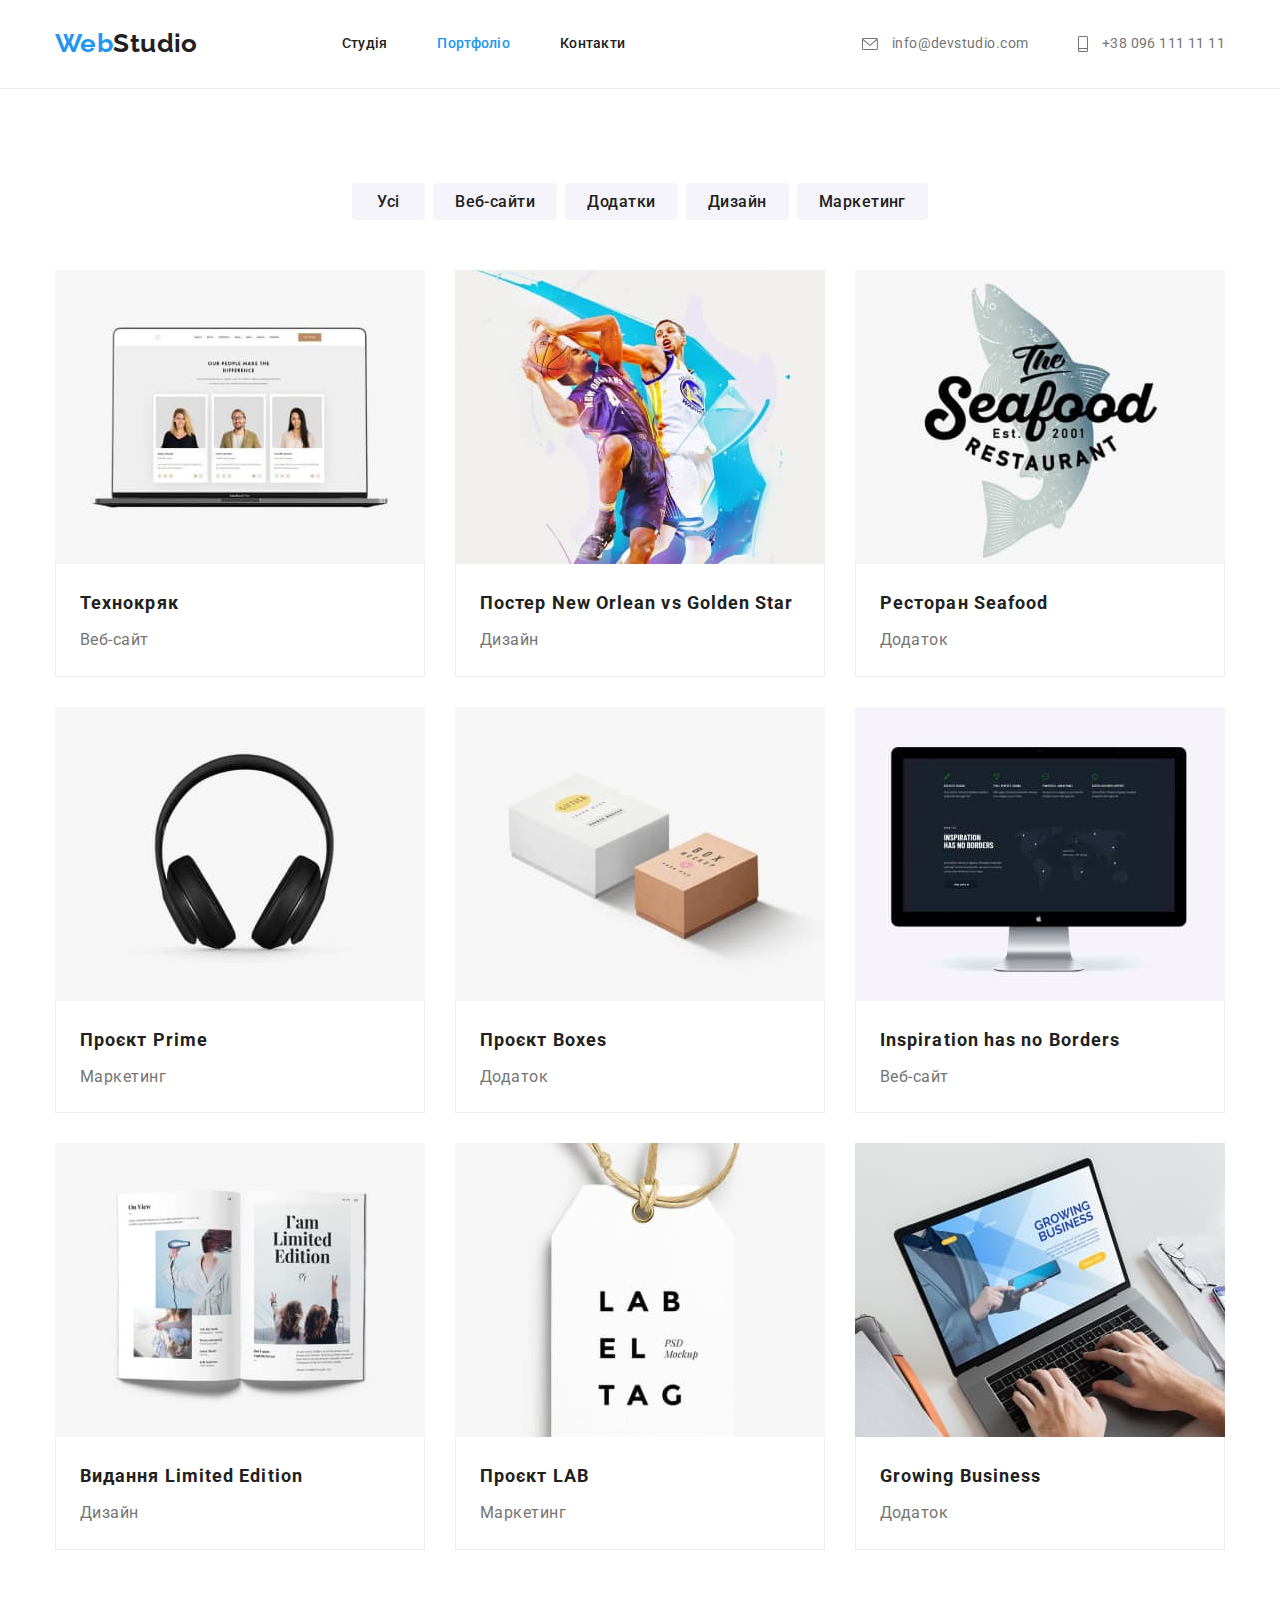
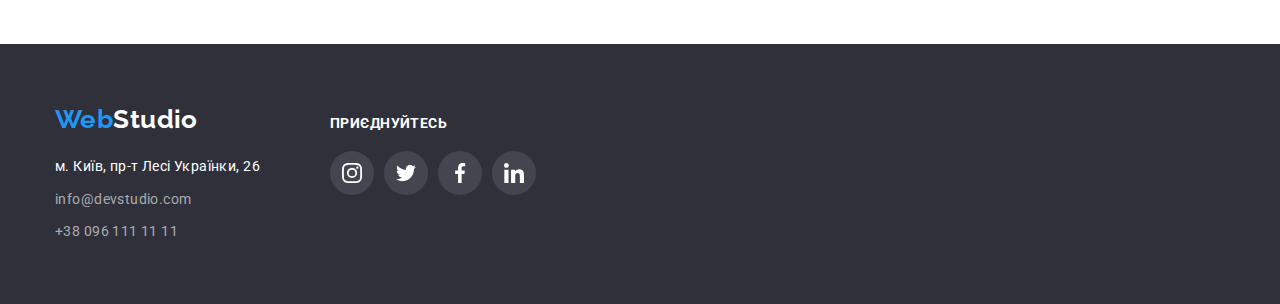
==== portfolio.html @ 9dda2084 "start_hw_05" ====
<!DOCTYPE html>
<html lang="uk">
  <head>
    <meta charset="UTF-8" />
    <meta http-equiv="X-UA-Compatible" content="IE=edge" />
    <meta name="viewport" content="width=device-width, initial-scale=1.0" />
    <title>Портфоліо</title>
    <link rel="preconnect" href="https://fonts.googleapis.com" />
    <link rel="preconnect" href="https://fonts.gstatic.com" crossorigin />
    <link
      href="https://fonts.googleapis.com/css2?family=Raleway:wght@700&family=Roboto:wght@400;500;700;900&display=swap"
      rel="stylesheet"
    />
    <link
      rel="stylesheet"
      href="https://cdnjs.cloudflare.com/ajax/libs/modern-normalize/1.1.0/modern-normalize.min.css"
    />
    <link rel="stylesheet" href="./css/styles.css" />
  </head>
  <body>
    <header>
      <div class="container header">
        <nav class="site-nav">
          <ul class="list">
            <li>
              <a href="./index.html" class="logo"
                ><span class="logo-element">Web</span>Studio</a
              >
            </li>
            <li>
              <a href="./index.html" class="link">Студія</a>
            </li>
            <li>
              <a href="./portfolio.html" class="primary link">Портфоліо</a>
            </li>
            <li>
              <a href="" class="link">Контакти</a>
            </li>
          </ul>
        </nav>
        <ul class="list">
          <li>
            <a href="mailto:info@devstudio.com" class="contact">
              <svg class="contact-icon" width="16" height="12">
                <use href="./images/icons.svg#icon-envelope"></use>
              </svg>
              info@devstudio.com</a
            >
          </li>
          <li>
            <a href="tel:+380961111111" class="contact">
              <svg class="contact-icon" width="10" height="16">
                <use href="./images/icons.svg#icon-smartphone"></use>
              </svg>
              +38 096 111 11 11</a
            >
          </li>
        </ul>
      </div>
    </header>
    <main>
      <section class="examples section">
        <div class="container">
          <h1 class="visually-hidden">Приклади робіт</h1>
          <ul class="list">
            <li class="project-btn">
              <button type="button" class="button">Усі</button>
            </li>
            <li class="project-btn">
              <button type="button" class="button">Веб-сайти</button>
            </li>
            <li class="project-btn">
              <button type="button" class="button">Додатки</button>
            </li>
            <li class="project-btn">
              <button type="button" class="button">Дизайн</button>
            </li>
            <li class="project-btn">
              <button type="button" class="button">Маркетинг</button>
            </li>
          </ul>
        </div>

        <div class="container">
          <ul class="list-examples">
            <li class="project-item">
              <a href="" class="link">
                <img
                  src="./images/project-1.jpg"
                  alt="Проект 1"
                  width="370"
                  height="294"
                />
                <div class="title-text">
                  <h2 class="examples-titles">Технокряк</h2>
                  <p class="text">Веб-сайт</p>
                </div>
              </a>
            </li>
            <li class="project-item">
              <a href="" class="link">
                <img
                  src="./images/project-2.jpg"
                  alt="Проект 2"
                  width="370"
                  height="294"
                />
                <div class="title-text">
                  <h2 class="examples-titles">
                    Постер <span lang="en">New Orlean vs Golden Star</span>
                  </h2>
                  <p class="text">Дизайн</p>
                </div>
              </a>
            </li>
            <li class="project-item">
              <a href="" class="link">
                <img
                  src="./images/project-3.jpg"
                  alt="Проект 3"
                  width="370"
                  height="294"
                />
                <div class="title-text">
                  <h2 class="examples-titles">
                    Ресторан <span lang="en">Seafood</span>
                  </h2>
                  <p class="text">Додаток</p>
                </div>
              </a>
            </li>
            <li class="project-item">
              <a href="" class="link">
                <img
                  src="./images/project-4.jpg"
                  alt="Проект 4"
                  width="370"
                  height="294"
                />
                <div class="title-text">
                  <h2 class="examples-titles">
                    Проєкт <span lang="en">Prime</span>
                  </h2>
                  <p class="text">Маркетинг</p>
                </div>
              </a>
            </li>
            <li class="project-item">
              <a href="" class="link">
                <img
                  src="./images/project-5.jpg"
                  alt="Проект 5"
                  width="370"
                  height="294"
                />
                <div class="title-text">
                  <h2 class="examples-titles">
                    Проєкт <span lang="en">Boxes</span>
                  </h2>
                  <p class="text">Додаток</p>
                </div>
              </a>
            </li>
            <li class="project-item">
              <a href="" class="link">
                <img
                  src="./images/project-6.jpg"
                  alt="Проект 6"
                  width="370"
                  height="294"
                />
                <div class="title-text">
                  <h2 lang="en" class="examples-titles">
                    Inspiration has no Borders
                  </h2>
                  <p class="text">Веб-сайт</p>
                </div>
              </a>
            </li>
            <li class="project-item">
              <a href="" class="link">
                <img
                  src="./images/project-7.jpg"
                  alt="Проект 7"
                  width="370"
                  height="294"
                />
                <div class="title-text">
                  <h2 class="examples-titles">
                    Видання <span lang="en">Limited Edition</span>
                  </h2>
                  <p class="text">Дизайн</p>
                </div>
              </a>
            </li>
            <li class="project-item">
              <a href="" class="link">
                <img
                  src="./images/project-8.jpg"
                  alt="Проект 8"
                  width="370"
                  height="294"
                />
                <div class="title-text">
                  <h2 class="examples-titles">
                    Проєкт <span lang="en">LAB</span>
                  </h2>
                  <p class="text">Маркетинг</p>
                </div>
              </a>
            </li>
            <li class="project-item">
              <a href="" class="link">
                <img
                  src="./images/project-9.jpg"
                  alt="Проект 9"
                  width="370"
                  height="294"
                />
                <div class="title-text">
                  <h2 lang="en" class="examples-titles">Growing Business</h2>
                  <p class="text">Додаток</p>
                </div>
              </a>
            </li>
          </ul>
        </div>
      </section>
    </main>
    <footer class="footer">
      <div class="container">
        <div class="thubr-addres">
          <a href="./index.html" class="logo"
            ><span class="logo-element">Web</span>Studio</a
          >
          <address class="address">
            <ul class="list">
              <li class="address-item">м. Київ, пр-т Лесі Українки, 26</li>
              <li class="address-item">
                <a href="mailto:info@devstudio.com" class="contact"
                  >info@devstudio.com</a
                >
              </li>
              <li class="address-item">
                <a href="tel:+380961111111" class="contact"
                  >+38 096 111 11 11</a
                >
              </li>
            </ul>
          </address>
        </div>
        <div class="join-up">
          <h3 class="join-title">приєднуйтесь</h3>
          <div class="social">
            <ul class="social-links">
              <li class="social-list">
                <a class="social-item" href="https://www.instagram.com/"
                  ><svg class="social-icon" width="20" height="20">
                    <use href="./images/icons.svg#icon-instagram"></use></svg
                ></a>
              </li>
              <li class="social-list">
                <a class="social-item" href="https://twitter.com/"
                  ><svg class="social-icon" width="20" height="20">
                    <use href="./images/icons.svg#icon-twitter"></use></svg
                ></a>
              </li>
              <li class="social-list">
                <a class="social-item" href="https://www.facebook.com/"
                  ><svg class="social-icon" width="20" height="20">
                    <use href="./images/icons.svg#icon-facebook"></use></svg
                ></a>
              </li>
              <li class="social-list">
                <a class="social-item" href="https://www.linkedin.com/"
                  ><svg class="social-icon" width="20" height="20">
                    <use href="./images/icons.svg#icon-linkedin"></use></svg
                ></a>
              </li>
            </ul>
          </div>
        </div>
      </div>
    </footer>
  </body>
</html>
---- css/styles.css ----
:root {
  --primary-text-color: #757575;
  --title-text-color: #212121;
  --primary-accent-color: #2196f3;
  --secondary-accent-color: #ffffff;
  --buttons-color: #f5f4fa;
}

body {
  background-color: #ffffff;
  color: var(--primary-text-color);
  font-family: Roboto, sans-serif;
  font-size: 14px;
  line-height: 1.7;
  letter-spacing: 0.03em;
}

.link {
  text-decoration: none;
}

.visually-hidden {
  position: absolute;
  white-space: nowrap;
  width: 1px;
  height: 1px;
  overflow: hidden;
  border: 0;
  padding: 0;
  clip: rect(0 0 0 0);
  clip-path: inset(50%);
  margin: -1px;
}

h1,
h2,
h3,
p,
ul {
  margin-top: 0;
  margin-bottom: 0;
}

ul {
  padding: 0;
  list-style: none;
}

.container {
  margin-left: auto;
  margin-right: auto;
  width: 1200px;
  padding-left: 15px;
  padding-right: 15px;
  /* outline: 2px solid tomato; */
}

.section {
  padding-top: 94px;
  padding-bottom: 94px;
}

/* Логотип */

.logo {
  color: var(--title-text-color);
  font-family: "Raleway", sans-serif;
  font-weight: 700;
  font-size: 26px;
  line-height: 1.2;
  text-decoration: none;
}

.logo-element {
  color: var(--primary-accent-color);
}

/* Навігація */

.container.header {
  display: flex;
  justify-content: space-between;
  align-items: center;
}

header {
  border-bottom: 1px solid #ececec;
}

.container.header .list {
  display: flex;
  align-items: center;
}

.container.header .link,
.container.header .contact {
  display: inline-block;
  padding-top: 32px;
  padding-bottom: 32px;
}

.logo {
  margin-right: 94px;
}

.container.header li:not(:last-child) {
  margin-right: 50px;
}

.site-nav .link {
  color: var(--title-text-color);
  font-weight: 500;
  font-size: 14px;
  line-height: 1.1;
  letter-spacing: 0.02em;
}

.site-nav .primary.link {
  color: var(--primary-accent-color);
}

.site-nav .primary.link:hover,
.site-nav .primary.link:focus {
  color: var(--title-text-color);
}

.site-nav .link:hover,
.site-nav .link:focus {
  color: var(--primary-accent-color);
}

.contact {
  list-style: none;
  color: var(--primary-text-color);
  text-decoration: none;
}

.contact-icon {
  fill: currentColor;

  margin-right: 10px;
  cursor: pointer;
  vertical-align: middle;
}

.contact:hover,
.contact:focus {
  color: var(--primary-accent-color);
  fill: var(--primary-accent-color);
}

.contact:hover .contact-icon,
.contact:focus .contact-icon {
  color: var(--primary-accent-color);
}

/* Hero */

.hero {
  background-color: #c4c4c4;
  text-align: center;

  padding: 200px 0;
  margin-left: auto;
  margin-right: auto;

  max-width: 1600px;

  background-image: linear-gradient(
      to right,
      rgba(47, 48, 58, 0.4),
      rgba(47, 48, 58, 0.4)
    ),
    url(../images/Overlay.jpg);
  background-position: center;
  background-repeat: no-repeat;
  background-size: cover;
}

.button {
  font-family: inherit;
  cursor: pointer;
}

.hero-button {
  color: var(--secondary-accent-color);
  background-color: var(--primary-accent-color);
  border: none;

  font-weight: 700;
  font-size: 16px;
  line-height: 1.88;
  align-items: center;
  text-align: center;
  letter-spacing: 0.06em;

  padding: 10px 32px;
  box-shadow: 0px 4px 4px rgba(0, 0, 0, 0.15);
  border-radius: 4px;
  min-width: 216px;
}

.hero-button:hover,
.hero-button:focus {
  background: #188ce8;
}

.hero-title {
  color: var(--secondary-accent-color);
  font-weight: 900;
  font-size: 44px;
  line-height: 1.4;
  letter-spacing: 0.06em;
  text-transform: uppercase;

  max-width: 696px;
  margin-left: auto;
  margin-right: auto;
  margin-bottom: 30px;
}

/* Особливості */

.features-title {
  color: var(--title-text-color);
  font-weight: 700;
  font-size: 14px;
  line-height: 1.1;
  letter-spacing: 0.03em;
  text-transform: uppercase;

  margin-bottom: 10px;
}

.features .list {
  display: flex;
}

.features-item {
  display: inline-block;
  width: calc(100% -90px / 4);
  /* outline: 2px solid tomato; */
}

.features-item:not(:last-child) {
  margin-right: 30px;
}

.features-icon {
  width: 270px;
  height: 120px;
  margin-bottom: 30px;
  border-radius: 4px;
  background-color: var(--buttons-color);

  display: flex;
  justify-content: center;
  align-items: center;
}
/* Чим ми займаємося */

.works.section {
  padding-top: 0px;
}

.works-title {
  color: var(--title-text-color);
  font-weight: 700;
  font-size: 36px;
  line-height: 1.2;
  text-align: center;
  letter-spacing: 0.03em;

  margin-bottom: 50px;
}

.works .list {
  display: flex;
}

.works-item {
  width: calc(100% -60px / 3);
  /* outline: 2px solid tomato; */
}

.works img {
  max-width: 100%;
  display: block;
}

.works-item:not(:last-child) {
  margin-right: 30px;
}

/* Наша команда */

.team.section {
  background-color: var(--buttons-color);
}

.team-title,
.clients-title {
  color: var(--title-text-color);
  font-weight: 700;
  font-size: 36px;
  line-height: 1.2;
  text-align: center;
  letter-spacing: 0.03em;

  margin-bottom: 50px;
}

.team-item {
  color: var(--title-text-color);
  font-weight: 500;
  font-size: 16px;
  line-height: 1.2;
  text-align: center;
  letter-spacing: 0.03em;

  margin-bottom: 10px;
}

.team-spec {
  font-size: 16px;
  line-height: 1.2;
  text-align: center;
  letter-spacing: 0.03em;

  margin-bottom: 16px;
}

.team-body {
  display: block;
  background-color: var(--secondary-accent-color);
  box-shadow: 0px 1px 3px rgba(0, 0, 0, 0.12), 0px 1px 1px rgba(0, 0, 0, 0.14),
    0px 2px 1px rgba(0, 0, 0, 0.2);
  border-radius: 0px 0px 4px 4px;
}

.team .list {
  display: flex;
}

.team-body {
  width: calc(100% -90px / 4);
  /* outline: 2px solid tomato; */
}

.team-body:not(:last-child) {
  margin-right: 30px;
}

.team-content {
  padding: 30px 30px 30px;
}

.social-links {
  display: flex;
}

.social-list {
  width: 44px;
  height: 44px;

  margin-right: 10px;
}

.social-item {
  width: 100%;
  height: 100%;
  fill: #afb1b8;

  display: flex;
  justify-content: center;
  align-items: center;

  cursor: pointer;
}

.social-list {
  margin-right: 10px;
}

.social-list:last-child {
  margin-right: 0px;
}

.social-item:hover,
.social-item:focus {
  background-color: var(--primary-accent-color);
  border-radius: 50%;
}

.social-item:hover .social-icon,
.social-item:focus .social-icon {
  fill: var(--secondary-accent-color);
}

/* Наші Клієнти */

.clients-links {
  display: flex;

  /* margin-left: auto;
  margin-right: auto; */
}

.clients-list {
  border: 1px solid #afb1b8;
  border-radius: 4px;

  width: 170px;
  height: 92px;
  margin-right: 30px;

  display: flex;
  justify-content: center;
  align-items: center;
}

.clients-item {
  width: 106px;
  height: 60px;
  fill: #afb1b8;

  cursor: pointer;
}

.clients-list:last-child {
  margin-right: 0px;
}

.clients-list:hover,
.clients-list:focus {
  border: 1px solid var(--primary-accent-color);
}

.clients-list:hover .clients-item,
.clients-list:focus .clients-item {
  fill: var(--primary-accent-color);
}

/* Футер */

.footer {
  background-color: #2f303a;
  color: var(--secondary-accent-color);

  padding-top: 60px;
  padding-bottom: 60px;
}

.footer .container {
  display: flex;
  align-items: baseline;
}

.thubr-addres {
  margin-right: 70px;
}

.join-title {
  font-weight: 700;
  font-size: 14px;
  line-height: 16px;
  letter-spacing: 0.03em;
  text-transform: uppercase;

  color: #ffffff;
  margin-bottom: 20px;
}

.join-up .social-item {
  fill: var(--secondary-accent-color);
  background-color: rgba(255, 255, 255, 0.1);
  border-radius: 50%;
}

.social-item:hover,
.social-item:focus {
  background-color: var(--primary-accent-color);
  border-radius: 50%;
}

.social-item:hover .social-icon,
.social-item:focus .social-icon {
  fill: var(--secondary-accent-color);
}

.footer .logo {
  color: var(--secondary-accent-color);

  display: inline-block;
  margin-bottom: 20px;
  margin-right: 0;
}

.footer .contact {
  color: rgba(255, 255, 255, 0.6);
  font-size: 14px;
  line-height: 1.7;
  letter-spacing: 0.03em;
}

.footer .contact:hover,
.footer .contact:focus {
  color: var(--primary-accent-color);
}
.address {
  font-style: normal;
}

.address-item .contact {
  display: block;
}
.address-item:not(:last-child) {
  margin-bottom: 9px;
}

/* portfolio */

.examples .list {
  display: flex;
  justify-content: center;
  flex-wrap: wrap;
}

.project-btn .button {
  color: var(--title-text-color);
  background-color: var(--buttons-color);
  font-weight: 500;
  font-size: 16px;
  line-height: 1.6;
  letter-spacing: 0.03em;
  border: none;
  border-radius: 4px;

  min-width: 73px;
  padding: 6px 22px;
}

.examples .project-btn:not(:last-child) {
  margin-right: 8px;
}

.examples.section .list {
  margin-bottom: 50px;
}

.examples .button:hover,
.examples .button:focus {
  color: var(--secondary-accent-color);
  background-color: var(--primary-accent-color);
  box-shadow: 0px 3px 1px rgba(0, 0, 0, 0.1), 0px 1px 2px rgba(0, 0, 0, 0.08),
    0px 2px 2px rgba(0, 0, 0, 0.12);
}

.examples-titles {
  color: var(--title-text-color);
  font-weight: 700;
  font-size: 18px;
  line-height: 2;
  letter-spacing: 0.06em;

  margin-bottom: 4px;
}

.examples .text {
  color: var(--primary-text-color);
  font-size: 16px;
  line-height: 1.9;
  letter-spacing: 0.03em;
}

.list-examples {
  display: flex;
  flex-wrap: wrap;
  margin: -15px;
}

.project-item {
  width: calc(100%-30 / 3);
  margin: 15px;
}

.project-item:hover,
.project-item:focus {
  box-shadow: 0px 1px 1px rgba(0, 0, 0, 0.12), 0px 4px 4px rgba(0, 0, 0, 0.06),
    1px 4px 6px rgba(0, 0, 0, 0.16);
}

.title-text {
  padding: 20px 24px;
  border: 1px solid #eeeeee;
  border-top: 1px solid transparent;
}

.project-item img {
  display: block;
}
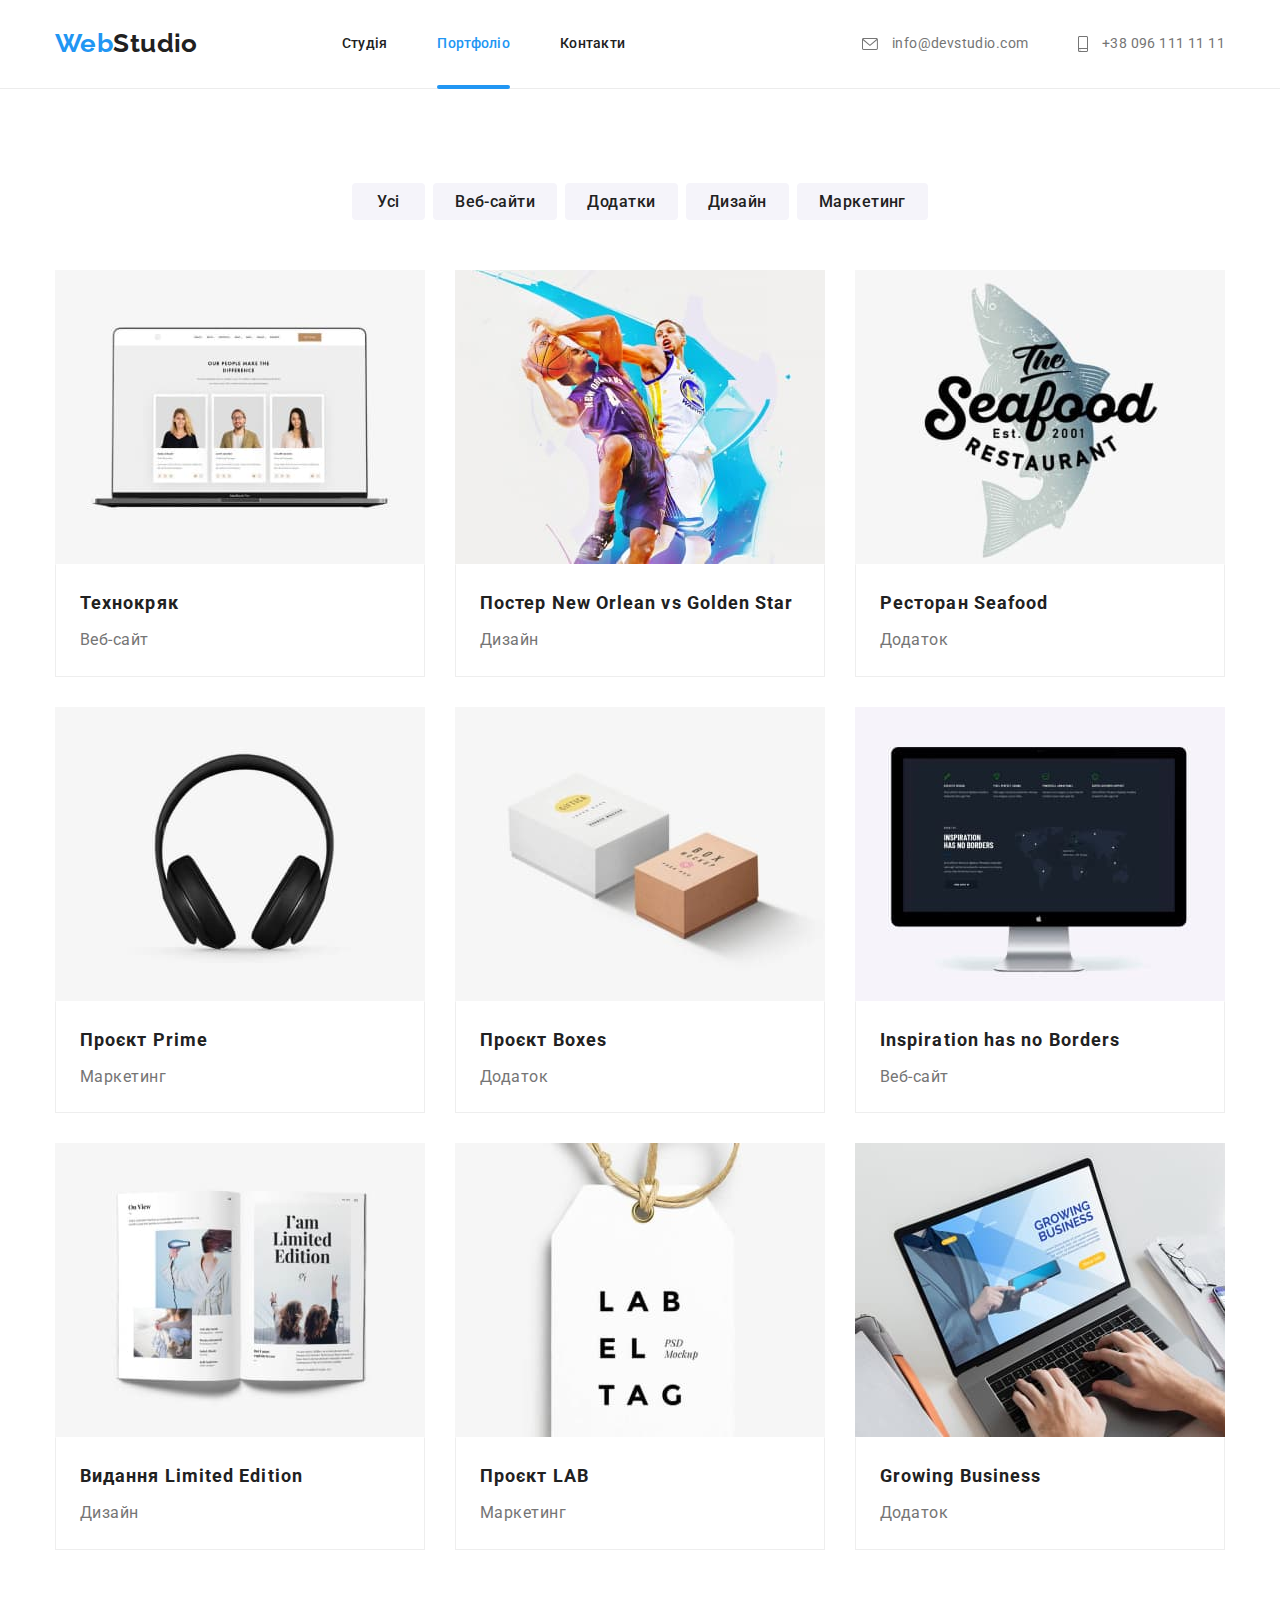
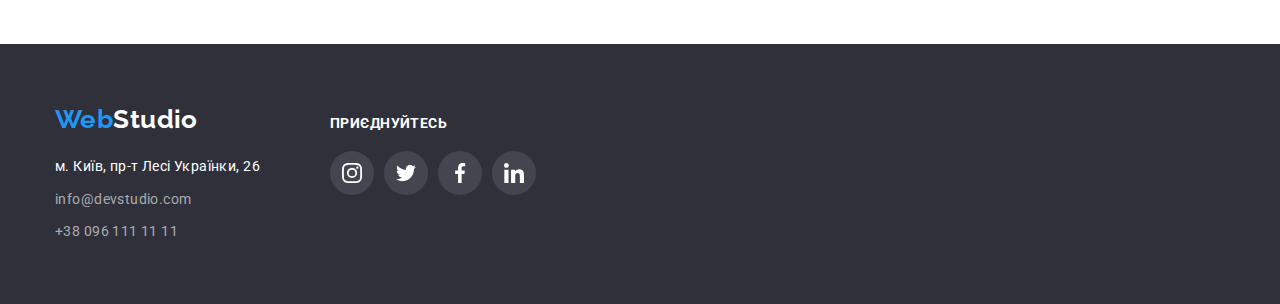
==== commit 68eae076: "add modal and animation" ====
--- a/portfolio.html
+++ b/portfolio.html
@@ -85,12 +85,19 @@
           <ul class="list-examples">
             <li class="project-item">
               <a href="" class="link">
-                <img
-                  src="./images/project-1.jpg"
-                  alt="Проект 1"
-                  width="370"
-                  height="294"
-                />
+                <div class="projet-overlay">
+                  <img
+                    src="./images/project-1.jpg"
+                    alt="Проект 1"
+                    width="370"
+                    height="294"
+                  />
+                  <p class="project-overley-text">
+                    Ресурс пропонує комплексні пропозиції з різним рівнем
+                    функціоналу та сервісів. Все це дозволить відвідувачу
+                    отримати вичерпні відомості про компанію чи приватну особу.
+                  </p>
+                </div>
                 <div class="title-text">
                   <h2 class="examples-titles">Технокряк</h2>
                   <p class="text">Веб-сайт</p>
@@ -99,12 +106,19 @@
             </li>
             <li class="project-item">
               <a href="" class="link">
-                <img
-                  src="./images/project-2.jpg"
-                  alt="Проект 2"
-                  width="370"
-                  height="294"
-                />
+                <div class="projet-overlay">
+                  <img
+                    src="./images/project-2.jpg"
+                    alt="Проект 2"
+                    width="370"
+                    height="294"
+                  />
+                  <p class="project-overley-text">
+                    Ресурс пропонує комплексні пропозиції з різним рівнем
+                    функціоналу та сервісів. Все це дозволить відвідувачу
+                    отримати вичерпні відомості про компанію чи приватну особу.
+                  </p>
+                </div>
                 <div class="title-text">
                   <h2 class="examples-titles">
                     Постер <span lang="en">New Orlean vs Golden Star</span>
@@ -115,12 +129,19 @@
             </li>
             <li class="project-item">
               <a href="" class="link">
-                <img
-                  src="./images/project-3.jpg"
-                  alt="Проект 3"
-                  width="370"
-                  height="294"
-                />
+                <div class="projet-overlay">
+                  <img
+                    src="./images/project-3.jpg"
+                    alt="Проект 3"
+                    width="370"
+                    height="294"
+                  />
+                  <p class="project-overley-text">
+                    Ресурс пропонує комплексні пропозиції з різним рівнем
+                    функціоналу та сервісів. Все це дозволить відвідувачу
+                    отримати вичерпні відомості про компанію чи приватну особу.
+                  </p>
+                </div>
                 <div class="title-text">
                   <h2 class="examples-titles">
                     Ресторан <span lang="en">Seafood</span>
@@ -131,12 +152,19 @@
             </li>
             <li class="project-item">
               <a href="" class="link">
-                <img
-                  src="./images/project-4.jpg"
-                  alt="Проект 4"
-                  width="370"
-                  height="294"
-                />
+                <div class="projet-overlay">
+                  <img
+                    src="./images/project-4.jpg"
+                    alt="Проект 4"
+                    width="370"
+                    height="294"
+                  />
+                  <p class="project-overley-text">
+                    Ресурс пропонує комплексні пропозиції з різним рівнем
+                    функціоналу та сервісів. Все це дозволить відвідувачу
+                    отримати вичерпні відомості про компанію чи приватну особу.
+                  </p>
+                </div>
                 <div class="title-text">
                   <h2 class="examples-titles">
                     Проєкт <span lang="en">Prime</span>
@@ -147,12 +175,19 @@
             </li>
             <li class="project-item">
               <a href="" class="link">
-                <img
-                  src="./images/project-5.jpg"
-                  alt="Проект 5"
-                  width="370"
-                  height="294"
-                />
+                <div class="projet-overlay">
+                  <img
+                    src="./images/project-5.jpg"
+                    alt="Проект 5"
+                    width="370"
+                    height="294"
+                  />
+                  <p class="project-overley-text">
+                    Ресурс пропонує комплексні пропозиції з різним рівнем
+                    функціоналу та сервісів. Все це дозволить відвідувачу
+                    отримати вичерпні відомості про компанію чи приватну особу.
+                  </p>
+                </div>
                 <div class="title-text">
                   <h2 class="examples-titles">
                     Проєкт <span lang="en">Boxes</span>
@@ -163,12 +198,19 @@
             </li>
             <li class="project-item">
               <a href="" class="link">
-                <img
-                  src="./images/project-6.jpg"
-                  alt="Проект 6"
-                  width="370"
-                  height="294"
-                />
+                <div class="projet-overlay">
+                  <img
+                    src="./images/project-6.jpg"
+                    alt="Проект 6"
+                    width="370"
+                    height="294"
+                  />
+                  <p class="project-overley-text">
+                    Ресурс пропонує комплексні пропозиції з різним рівнем
+                    функціоналу та сервісів. Все це дозволить відвідувачу
+                    отримати вичерпні відомості про компанію чи приватну особу.
+                  </p>
+                </div>
                 <div class="title-text">
                   <h2 lang="en" class="examples-titles">
                     Inspiration has no Borders
@@ -179,12 +221,19 @@
             </li>
             <li class="project-item">
               <a href="" class="link">
-                <img
-                  src="./images/project-7.jpg"
-                  alt="Проект 7"
-                  width="370"
-                  height="294"
-                />
+                <div class="projet-overlay">
+                  <img
+                    src="./images/project-7.jpg"
+                    alt="Проект 7"
+                    width="370"
+                    height="294"
+                  />
+                  <p class="project-overley-text">
+                    Ресурс пропонує комплексні пропозиції з різним рівнем
+                    функціоналу та сервісів. Все це дозволить відвідувачу
+                    отримати вичерпні відомості про компанію чи приватну особу.
+                  </p>
+                </div>
                 <div class="title-text">
                   <h2 class="examples-titles">
                     Видання <span lang="en">Limited Edition</span>
@@ -195,12 +244,19 @@
             </li>
             <li class="project-item">
               <a href="" class="link">
-                <img
-                  src="./images/project-8.jpg"
-                  alt="Проект 8"
-                  width="370"
-                  height="294"
-                />
+                <div class="projet-overlay">
+                  <img
+                    src="./images/project-8.jpg"
+                    alt="Проект 8"
+                    width="370"
+                    height="294"
+                  />
+                  <p class="project-overley-text">
+                    Ресурс пропонує комплексні пропозиції з різним рівнем
+                    функціоналу та сервісів. Все це дозволить відвідувачу
+                    отримати вичерпні відомості про компанію чи приватну особу.
+                  </p>
+                </div>
                 <div class="title-text">
                   <h2 class="examples-titles">
                     Проєкт <span lang="en">LAB</span>
@@ -211,12 +267,19 @@
             </li>
             <li class="project-item">
               <a href="" class="link">
-                <img
-                  src="./images/project-9.jpg"
-                  alt="Проект 9"
-                  width="370"
-                  height="294"
-                />
+                <div class="projet-overlay">
+                  <img
+                    src="./images/project-9.jpg"
+                    alt="Проект 9"
+                    width="370"
+                    height="294"
+                  />
+                  <p class="project-overley-text">
+                    Ресурс пропонує комплексні пропозиції з різним рівнем
+                    функціоналу та сервісів. Все це дозволить відвідувачу
+                    отримати вичерпні відомості про компанію чи приватну особу.
+                  </p>
+                </div>
                 <div class="title-text">
                   <h2 lang="en" class="examples-titles">Growing Business</h2>
                   <p class="text">Додаток</p>
--- a/css/styles.css
+++ b/css/styles.css
@@ -13,6 +13,8 @@
   font-size: 14px;
   line-height: 1.7;
   letter-spacing: 0.03em;
+
+  /* padding-top: 80px; */
 }
 
 .link {
@@ -60,6 +62,15 @@
   padding-bottom: 94px;
 }
 
+/* header {
+  background-color: #ffffff;
+  position: fixed;
+  top: 0;
+  z-index: 100;
+  width: 100%;
+  min-height: 80px;
+} */
+
 /* Логотип */
 
 .logo {
@@ -113,10 +124,32 @@
   font-size: 14px;
   line-height: 1.1;
   letter-spacing: 0.02em;
+
+  transition: color 250ms cubic-bezier(0.4, 0, 0.2, 1);
 }
 
 .site-nav .primary.link {
+  position: relative;
+
   color: var(--primary-accent-color);
+
+  transition: color 250ms cubic-bezier(0.4, 0, 0.2, 1);
+}
+
+.primary.link::after {
+  content: "";
+
+  position: absolute;
+  bottom: 0;
+  left: 0;
+  transform: translate(0, 125%);
+
+  display: block;
+  width: 100%;
+  height: 4px;
+
+  background-color: var(--primary-accent-color);
+  border-radius: 2px;
 }
 
 .site-nav .primary.link:hover,
@@ -133,14 +166,21 @@
   list-style: none;
   color: var(--primary-text-color);
   text-decoration: none;
+
+  display: flex;
+  justify-content: center;
+  align-items: center;
+
+  transition: color 250ms cubic-bezier(0.4, 0, 0.2, 1);
 }
 
 .contact-icon {
   fill: currentColor;
+  vertical-align: middle;
 
   margin-right: 10px;
   cursor: pointer;
-  vertical-align: middle;
+  transition: fill 250ms cubic-bezier(0.4, 0, 0.2, 1);
 }
 
 .contact:hover,
@@ -151,7 +191,7 @@
 
 .contact:hover .contact-icon,
 .contact:focus .contact-icon {
-  color: var(--primary-accent-color);
+  fill: var(--primary-accent-color);
 }
 
 /* Hero */
@@ -198,11 +238,13 @@
   box-shadow: 0px 4px 4px rgba(0, 0, 0, 0.15);
   border-radius: 4px;
   min-width: 216px;
+
+  transition: background-color 250ms cubic-bezier(0.4, 0, 0.2, 1);
 }
 
 .hero-button:hover,
 .hero-button:focus {
-  background: #188ce8;
+  background-color: #188ce8;
 }
 
 .hero-title {
@@ -292,6 +334,34 @@
   margin-right: 30px;
 }
 
+.work-img {
+  position: relative;
+}
+
+.work-text {
+  font-weight: 700;
+  line-height: 1.14;
+  text-align: center;
+  text-transform: uppercase;
+  color: var(--buttons-color);
+
+  padding-top: 27px;
+  padding-bottom: 27px;
+}
+
+.work-overlay {
+  position: absolute;
+  bottom: 0;
+  left: 0;
+
+  width: 100%;
+  display: flex;
+  justify-content: center;
+  align-items: center;
+
+  background-color: rgba(47, 48, 58, 0.8);
+}
+
 /* Наша команда */
 
 .team.section {
@@ -370,12 +440,15 @@
   width: 100%;
   height: 100%;
   fill: #afb1b8;
+  border-radius: 50%;
 
   display: flex;
   justify-content: center;
   align-items: center;
 
   cursor: pointer;
+
+  transition: background-color 250ms cubic-bezier(0.4, 0, 0.2, 1);
 }
 
 .social-list {
@@ -392,6 +465,10 @@
   border-radius: 50%;
 }
 
+.social-icon {
+  transition: fill 250ms cubic-bezier(0.4, 0, 0.2, 1);
+}
+
 .social-item:hover .social-icon,
 .social-item:focus .social-icon {
   fill: var(--secondary-accent-color);
@@ -417,6 +494,8 @@
   display: flex;
   justify-content: center;
   align-items: center;
+
+  transition: border 250ms cubic-bezier(0.4, 0, 0.2, 1);
 }
 
 .clients-item {
@@ -436,6 +515,10 @@
   border: 1px solid var(--primary-accent-color);
 }
 
+.clients-item {
+  transition: fill 250ms cubic-bezier(0.4, 0, 0.2, 1);
+}
+
 .clients-list:hover .clients-item,
 .clients-list:focus .clients-item {
   fill: var(--primary-accent-color);
@@ -475,6 +558,8 @@
   fill: var(--secondary-accent-color);
   background-color: rgba(255, 255, 255, 0.1);
   border-radius: 50%;
+
+  transition: background-color 250ms cubic-bezier(0.4, 0, 0.2, 1);
 }
 
 .social-item:hover,
@@ -501,12 +586,15 @@
   font-size: 14px;
   line-height: 1.7;
   letter-spacing: 0.03em;
+
+  transition: color 250ms cubic-bezier(0.4, 0, 0.2, 1);
 }
 
 .footer .contact:hover,
 .footer .contact:focus {
   color: var(--primary-accent-color);
 }
+
 .address {
   font-style: normal;
 }
@@ -546,6 +634,12 @@
 
 .examples.section .list {
   margin-bottom: 50px;
+}
+
+.examples .button {
+  transition: color 250ms cubic-bezier(0.4, 0, 0.2, 1);
+  transition: background-color 250ms cubic-bezier(0.4, 0, 0.2, 1);
+  transition: box-shadow 250ms cubic-bezier(0.4, 0, 0.2, 1);
 }
 
 .examples .button:hover,
@@ -582,6 +676,33 @@
 .project-item {
   width: calc(100%-30 / 3);
   margin: 15px;
+
+  transition: box-shadow 250ms cubic-bezier(0.4, 0, 0.2, 1);
+}
+
+.projet-overlay {
+  position: relative;
+  overflow: hidden;
+}
+
+.project-overley-text {
+  position: absolute;
+  top: 0;
+  left: 0;
+
+  width: 100%;
+  height: 100%;
+  padding: 63px 24px;
+
+  background-color: rgba(33, 150, 243, 0.9);
+  font-size: 18px;
+  line-height: 1.56;
+  letter-spacing: 0.03em;
+  color: var(--buttons-color);
+  transform: translate(0, 100%);
+
+  transition: transform 250ms cubic-bezier(0.4, 0, 0.2, 1);
+  overflow: auto;
 }
 
 .project-item:hover,
@@ -590,6 +711,11 @@
     1px 4px 6px rgba(0, 0, 0, 0.16);
 }
 
+.project-item .link:hover .project-overley-text,
+.project-item .link:focus .project-overley-text {
+  transform: translate(0);
+}
+
 .title-text {
   padding: 20px 24px;
   border: 1px solid #eeeeee;
@@ -599,3 +725,60 @@
 .project-item img {
   display: block;
 }
+
+.backdrop {
+  position: fixed;
+  top: 0;
+  left: 0;
+  width: 100%;
+  height: 100%;
+  background-color: rgba(0, 0, 0, 0.2);
+
+  transition: opacity 250ms cubic-bezier(0.4, 0, 0.2, 1),
+    visibility 250ms cubic-bezier(0.4, 0, 0.2, 1);
+}
+
+.modal {
+  position: absolute;
+  top: 50%;
+  left: 50%;
+  transform: translate(-50%, -50%) scale(1);
+
+  width: 528px;
+  height: 581px;
+
+  background: #ffffff;
+  box-shadow: 0px 1px 3px rgba(0, 0, 0, 0.12), 0px 1px 1px rgba(0, 0, 0, 0.14),
+    0px 2px 1px rgba(0, 0, 0, 0.2);
+  border-radius: 4px;
+
+  transition: transform 250ms cubic-bezier(0.4, 0, 0.2, 1);
+}
+
+.modal-btn {
+  width: 30px;
+  height: 30px;
+  position: absolute;
+  top: 8px;
+  right: 8px;
+
+  display: flex;
+  justify-content: center;
+  align-items: center;
+
+  border-radius: 50%;
+  border: 1px solid rgba(0, 0, 0, 0.1);
+  background-color: transparent;
+
+  padding: 0px;
+}
+
+.backdrop.is-hidden .modal {
+  transform: translate(-50%, -50%) scale(1.5);
+}
+
+.is-hidden {
+  opacity: 0;
+  visibility: hidden;
+  pointer-events: none;
+}
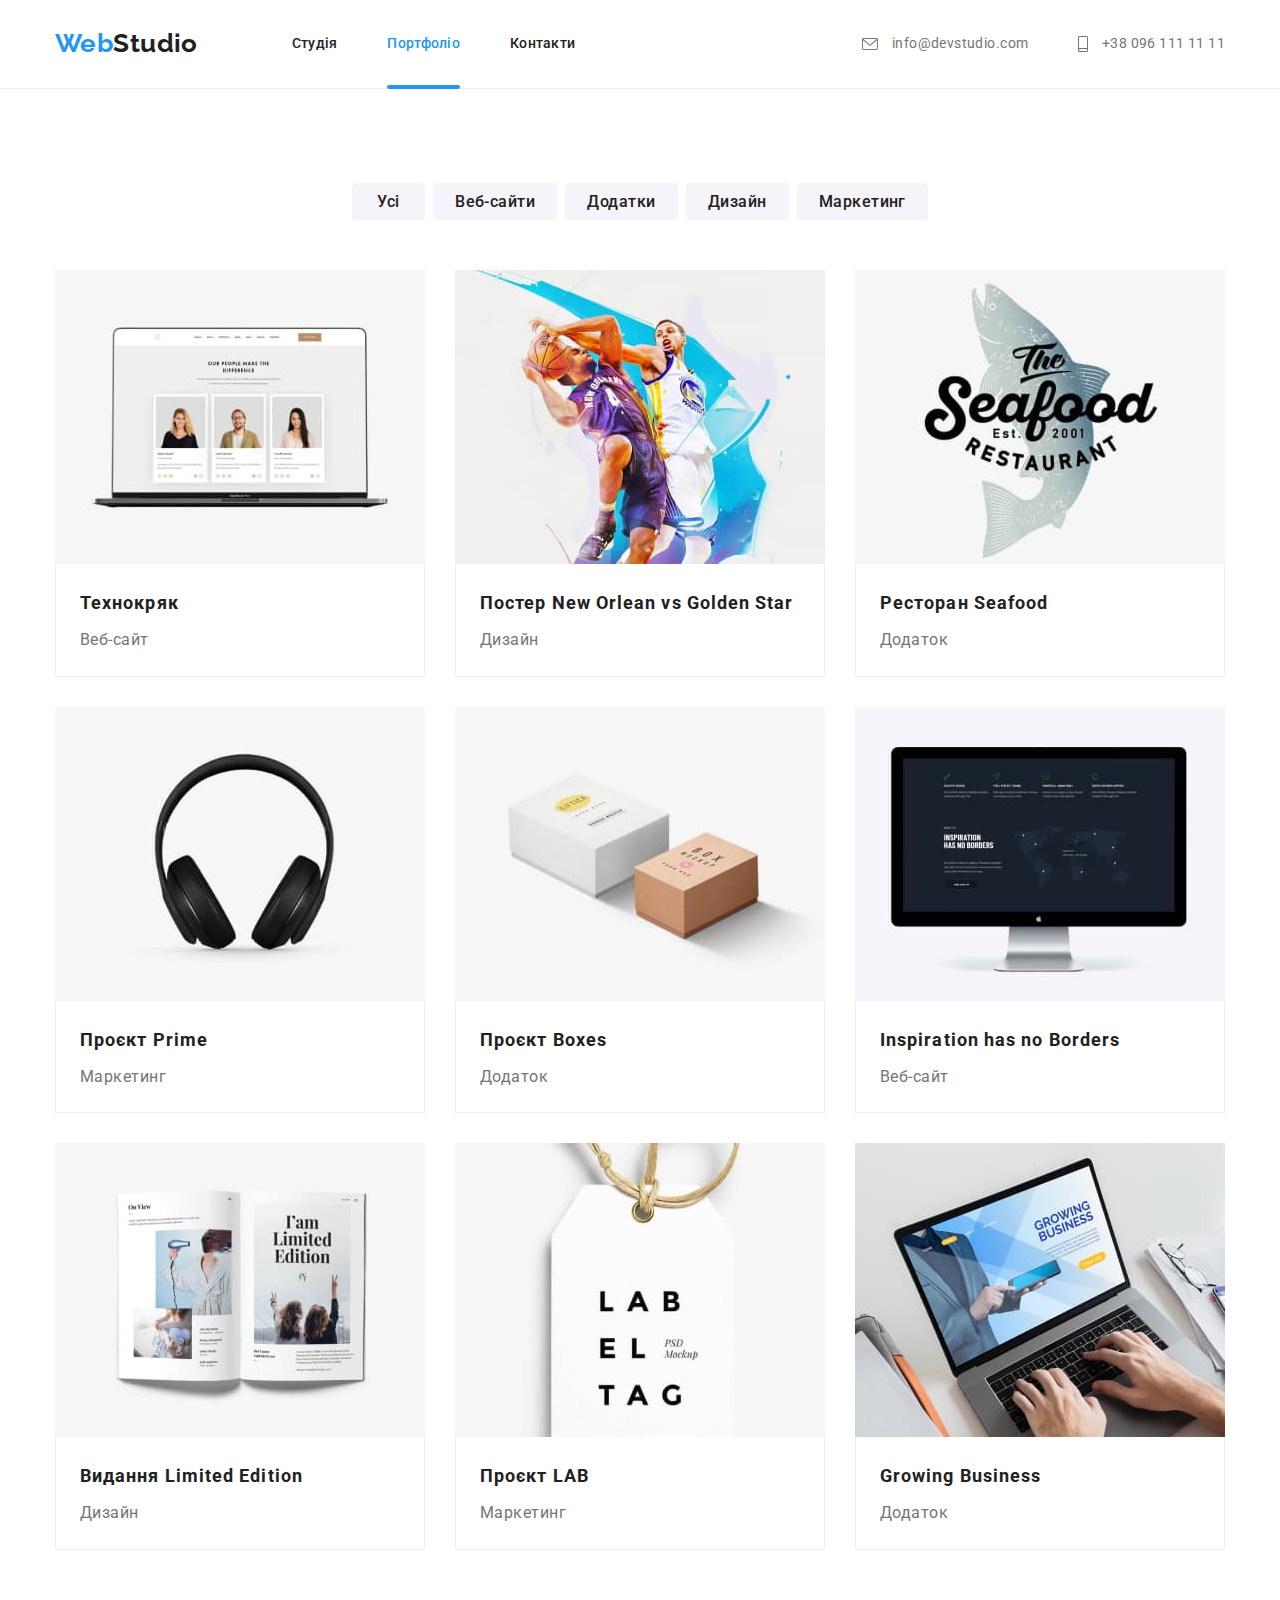
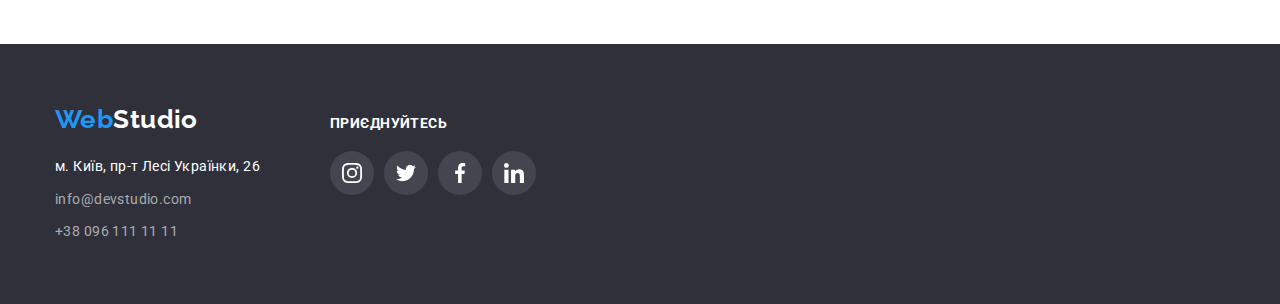
==== commit 6f7b34d2: "fix bugs" ====
--- a/portfolio.html
+++ b/portfolio.html
@@ -18,11 +18,11 @@
     <link rel="stylesheet" href="./css/styles.css" />
   </head>
   <body>
-    <header>
+     <header>
       <div class="container header">
         <nav class="site-nav">
           <ul class="list">
-            <li>
+            <li class="logo-link">
               <a href="./index.html" class="logo"
                 ><span class="logo-element">Web</span>Studio</a
               >
@@ -38,8 +38,8 @@
             </li>
           </ul>
         </nav>
-        <ul class="list">
-          <li>
+        <ul class="list contacts">
+          <li class="item-contact">
             <a href="mailto:info@devstudio.com" class="contact">
               <svg class="contact-icon" width="16" height="12">
                 <use href="./images/icons.svg#icon-envelope"></use>
@@ -47,7 +47,7 @@
               info@devstudio.com</a
             >
           </li>
-          <li>
+          <li class="item-contact">
             <a href="tel:+380961111111" class="contact">
               <svg class="contact-icon" width="10" height="16">
                 <use href="./images/icons.svg#icon-smartphone"></use>
--- a/css/styles.css
+++ b/css/styles.css
@@ -110,11 +110,15 @@
   padding-bottom: 32px;
 }
 
-.logo {
+.logo-link {
   margin-right: 94px;
 }
 
-.container.header li:not(:last-child) {
+.site-nav li:not(:last-child, :first-child) {
+  margin-right: 50px;
+}
+
+.list.contacts .item-contact:not(:last-child) {
   margin-right: 50px;
 }
 
@@ -495,7 +499,7 @@
   justify-content: center;
   align-items: center;
 
-  transition: border 250ms cubic-bezier(0.4, 0, 0.2, 1);
+  transition: border-color 250ms cubic-bezier(0.4, 0, 0.2, 1);
 }
 
 .clients-item {
@@ -637,9 +641,9 @@
 }
 
 .examples .button {
-  transition: color 250ms cubic-bezier(0.4, 0, 0.2, 1);
-  transition: background-color 250ms cubic-bezier(0.4, 0, 0.2, 1);
-  transition: box-shadow 250ms cubic-bezier(0.4, 0, 0.2, 1);
+  transition: color 250ms cubic-bezier(0.4, 0, 0.2, 1),
+    background-color 250ms cubic-bezier(0.4, 0, 0.2, 1),
+    box-shadow 250ms cubic-bezier(0.4, 0, 0.2, 1);
 }
 
 .examples .button:hover,
